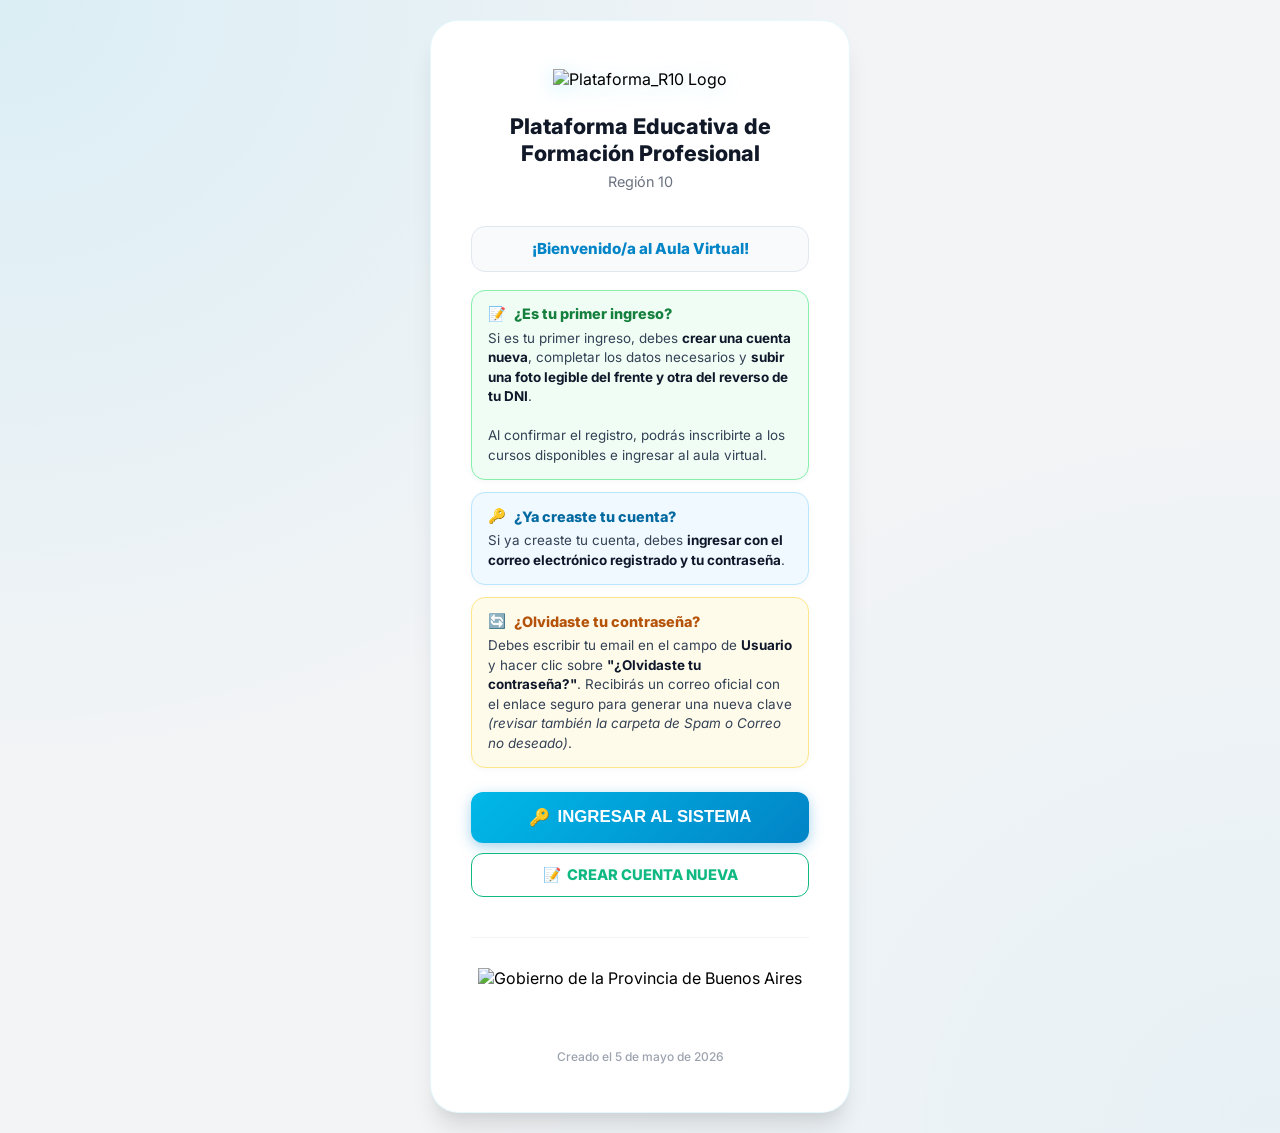
==== index.html @ 3f559d4d "Ajustar pantalla de bienvenida: reducir titulo, quitar texto redundante y optimizar vista movil" ====
<!DOCTYPE html>
<html lang="es">

<head>
    <meta charset="UTF-8">
    <meta name="viewport" content="width=device-width, initial-scale=1.0">
    <title>Aula Virtual Plataforma_R10</title>
    <link rel="icon" type="image/png" href="assets/Logo_R10_GE.png">
    <link rel="preconnect" href="https://fonts.googleapis.com">
    <link rel="preconnect" href="https://fonts.gstatic.com" crossorigin>
    <link href="https://fonts.googleapis.com/css2?family=Inter:wght@300;400;600;700&display=swap" rel="stylesheet">
    <link rel="stylesheet" href="css/style.css?v=9.19.27">
    <!-- Firebase SDK -->
    <script src="https://www.gstatic.com/firebasejs/9.6.1/firebase-app-compat.js"></script>
    <script src="https://www.gstatic.com/firebasejs/9.6.1/firebase-firestore-compat.js"></script>
    <script src="https://www.gstatic.com/firebasejs/9.6.1/firebase-auth-compat.js"></script>
    <script src="https://www.gstatic.com/firebasejs/9.6.1/firebase-storage-compat.js"></script>
</head>

<body>
    <div class="login-container">
        <div class="login-card">
            <div class="login-header">
                <img src="assets/Logo_R10_GE.png" alt="Plataforma_R10 Logo" class="main-logo">
                <h1>Plataforma Educativa de Formación Profesional</h1>
                <p class="subtitle">Región 10</p>
            </div>

            <!-- PANEL 1: GUÍA DE BIENVENIDA Y ORIENTACIÓN -->
            <div id="welcome-view" class="login-view-panel">
                <div class="welcome-guide-intro">
                    <h2>¡Bienvenido/a al Aula Virtual!</h2>
                </div>

                <div class="help-guide-list">
                    <!-- Caso 1: Primer ingreso -->
                    <div class="help-guide-item highlight-registro">
                        <div class="help-guide-item-header">
                            <span>📝</span> ¿Es tu primer ingreso?
                        </div>
                        <div class="help-guide-item-desc">
                            Si es tu primer ingreso, debes <strong>crear una cuenta nueva</strong>, completar los datos necesarios y <strong>subir una foto legible del frente y otra del reverso de tu DNI</strong>.<br><br>
                            Al confirmar el registro, podrás inscribirte a los cursos disponibles e ingresar al aula virtual.
                        </div>
                    </div>

                    <!-- Caso 2: Ya tiene cuenta -->
                    <div class="help-guide-item highlight-ingreso">
                        <div class="help-guide-item-header">
                            <span>🔑</span> ¿Ya creaste tu cuenta?
                        </div>
                        <div class="help-guide-item-desc">
                            Si ya creaste tu cuenta, debes <strong>ingresar con el correo electrónico registrado y tu contraseña</strong>.
                        </div>
                    </div>

                    <!-- Caso 3: Olvidó contraseña -->
                    <div class="help-guide-item highlight-recuperar">
                        <div class="help-guide-item-header">
                            <span>🔄</span> ¿Olvidaste tu contraseña?
                        </div>
                        <div class="help-guide-item-desc">
                            Debes escribir tu email en el campo de <strong>Usuario</strong> y hacer clic sobre <strong>"¿Olvidaste tu contraseña?"</strong>. Recibirás un correo oficial con el enlace seguro para generar una nueva clave <em>(revisar también la carpeta de Spam o Correo no deseado)</em>.
                        </div>
                    </div>
                </div>

                <button type="button" class="btn-welcome-login" onclick="showLoginView()">
                    <span>🔑</span> INGRESAR AL SISTEMA
                </button>

                <a href="registro.html" class="btn-welcome-registro">
                    <span>📝</span> CREAR CUENTA NUEVA
                </a>
            </div>

            <!-- PANEL 2: FORMULARIO DE ACCESO -->
            <div id="login-view" class="login-view-panel hidden" style="display: none;">
                <div style="text-align:left;">
                    <button type="button" class="btn-back-guide" onclick="showWelcomeView()">
                        ← Volver a ver la guía de ayuda e instrucciones
                    </button>
                </div>

                <form id="login-form" class="login-form">
                    <div class="form-group">
                        <label for="email">Usuario</label>
                        <input type="email" id="email" placeholder="ejemplo@correo.com" required>
                    </div>
                    <div class="form-group">
                        <label for="password">Contraseña</label>
                        <input type="password" id="password" placeholder="Tu número de documento" required>
                    </div>
                    <button type="submit" class="btn-login" id="btn-login">Ingresar</button>
                </form>

                <div style="text-align:center; margin-top:15px; display:flex; flex-direction:column; gap:10px;">
                    <a href="#" onclick="recuperarClave()" id="link-recuperar" style="color:var(--primary-color); font-size:0.85rem; font-weight:700; text-decoration:none;">¿Olvidaste tu contraseña?</a>
                    <a href="registro.html" id="link-registro" style="color:#10b981; font-size:0.9rem; font-weight:700; text-decoration:none; padding: 10px; border: 1px solid #10b981; border-radius: 8px; margin-top: 5px;">Crea una cuenta nueva</a>
                </div>
            </div>

            <div class="login-footer">
                <img src="assets/Logo_GBA_Vertical.png" alt="Gobierno de la Provincia de Buenos Aires" class="gba-logo">
                <p>Creado el 5 de mayo de 2026</p>
            </div>
        </div>
    </div>

    <!-- ALERT MODAL PERSONALIZADO -->
    <div id="cfp-alert" class="alert-modal-overlay">
        <div class="alert-modal-content">
            <img src="assets/Logo_R10_GE.png" alt="Logo" class="alert-logo">
            <div id="alert-title" class="alert-title">ATENCIÓN</div>
            <div id="alert-message" class="alert-message">Mensaje del sistema</div>
            <button class="btn-alert-confirm" onclick="closeCfpAlert()">ENTENDIDO</button>
        </div>
    </div>

    <script src="js/firebase-config.js?v=9.19.25"></script>
    <script src="js/app.js?v=9.19.27"></script>
</body>

</html>
---- css/style.css ----
:root {
    --primary-color: #00B9E8;
    --primary-hover: #0096bc;
    --dark: #111827;
    --text-muted: #6b7280;
    --bg-gray: #f3f4f6;
    --white: #ffffff;
    --shadow: 0 20px 25px -5px rgba(0, 0, 0, 0.1), 0 10px 10px -5px rgba(0, 0, 0, 0.04);
    --transition: all 0.3s cubic-bezier(0.4, 0, 0.2, 1);
}

* {
    margin: 0;
    padding: 0;
    box-sizing: border-box;
}

body {
    font-family: 'Inter', sans-serif;
    background-color: var(--bg-gray);
    background-image:
        radial-gradient(at 0% 0%, rgba(0, 185, 232, 0.1) 0px, transparent 50%),
        radial-gradient(at 100% 100%, rgba(0, 185, 232, 0.05) 0px, transparent 50%);
    min-height: 100vh;
    display: flex;
    align-items: center;
    justify-content: center;
    padding: 20px;
}

.login-container {
    width: 100%;
    max-width: 420px;
}

.login-card {
    background: var(--white);
    padding: 48px 40px;
    border-radius: 28px;
    box-shadow: var(--shadow);
    text-align: center;
    border: 1px solid rgba(0, 185, 232, 0.1);
    animation: slideUp 0.6s cubic-bezier(0.16, 1, 0.3, 1);
}

.main-logo {
    width: 110px;
    height: auto;
    margin-bottom: 24px;
    filter: drop-shadow(0 4px 10px rgba(0, 185, 232, 0.2));
}

.login-header h1 {
    font-size: 1.35rem;
    font-weight: 800;
    color: var(--dark);
    line-height: 1.25;
}

.subtitle {
    font-size: 0.9rem;
    color: var(--text-muted);
    margin-top: 6px;
    margin-bottom: 36px;
}

.form-group {
    text-align: left;
    margin-bottom: 24px;
}

.form-group label {
    display: block;
    margin-bottom: 8px;
    font-size: 0.85rem;
    font-weight: 600;
    color: var(--dark);
    margin-left: 4px;
}

.form-group input {
    width: 100%;
    padding: 14px 18px;
    background: #f9fafb;
    border: 1px solid #e5e7eb;
    border-radius: 12px;
    font-size: 1rem;
    transition: var(--transition);
    outline: none;
}

.form-group input:focus {
    background: var(--white);
    border-color: var(--primary-color);
    box-shadow: 0 0 0 4px rgba(0, 185, 232, 0.1);
}

.btn-login {
    width: 100%;
    padding: 15px;
    background: var(--primary-color);
    color: var(--white);
    border: none;
    border-radius: 12px;
    font-size: 1.05rem;
    font-weight: 700;
    cursor: pointer;
    transition: var(--transition);
    margin-top: 8px;
}

.btn-login:hover {
    background: var(--primary-hover);
    transform: translateY(-2px);
    box-shadow: 0 10px 15px -3px rgba(0, 185, 232, 0.3);
}

.login-footer {
    margin-top: 40px;
    padding-top: 30px;
    border-top: 1px solid #f3f4f6;
    display: flex;
    flex-direction: column;
    align-items: center;
}

.gba-logo {
    height: 65px;
    width: auto;
    margin-bottom: 16px;
}

.login-footer p {
    font-size: 0.75rem;
    color: #9ca3af;
    font-weight: 500;
}

@keyframes slideUp {
    from {
        opacity: 0;
        transform: translateY(20px);
    }

    to {
        opacity: 1;
        transform: translateY(0);
    }
}

/* ALERT MODAL CFP */
.alert-modal-overlay {
    position: fixed;
    top: 0;
    left: 0;
    width: 100%;
    height: 100%;
    background: rgba(0, 0, 0, 0.6);
    backdrop-filter: blur(5px);
    display: flex;
    align-items: center;
    justify-content: center;
    z-index: 5000;
    opacity: 0;
    pointer-events: none;
    transition: opacity 0.3s ease;
}

.alert-modal-overlay.active {
    opacity: 1;
    pointer-events: auto;
}

.alert-modal-content {
    background: white;
    width: 90%;
    max-width: 400px;
    padding: 30px;
    border-radius: 25px;
    text-align: center;
    box-shadow: 0 20px 40px rgba(0, 0, 0, 0.3);
    transform: scale(0.8);
    transition: transform 0.3s cubic-bezier(0.34, 1.56, 0.64, 1);
}

.alert-modal-overlay.active .alert-modal-content {
    transform: scale(1);
}

.alert-logo {
    width: 80px;
    height: auto;
    margin-bottom: 15px;
}

.alert-title {
    font-size: 1.2rem;
    font-weight: 900;
    color: #1e293b;
    margin-bottom: 10px;
}

.alert-message {
    font-size: 0.95rem;
    color: #64748b;
    margin-bottom: 25px;
    line-height: 1.5;
}

.btn-alert-confirm {
    width: 100%;
    padding: 12px;
    background: var(--primary-color);
    color: white;
    border: none;
    border-radius: 12px;
    font-weight: 800;
    cursor: pointer;
    transition: all 0.2s;
}

.btn-alert-confirm:hover {
    background: var(--primary-hover);
}

/* =========================================================================
   VISTA DE AYUDA Y GUÍA EXPLICATIVA (PANTALLA DE INGRESO)
   ========================================================================= */
.hidden {
    display: none !important;
}

.login-view-panel {
    transition: opacity 0.3s ease, transform 0.3s ease;
}

.login-view-panel.hidden {
    display: none !important;
}

.welcome-guide-intro {
    background: #f8fafc;
    border: 1px solid #e2e8f0;
    border-radius: 14px;
    padding: 12px 14px;
    margin-bottom: 18px;
    text-align: center;
}

.welcome-guide-intro h2 {
    font-size: 0.95rem;
    font-weight: 800;
    color: #0284c7;
    margin: 0;
    line-height: 1.3;
}

.help-guide-list {
    display: flex;
    flex-direction: column;
    gap: 12px;
    margin-bottom: 24px;
    text-align: left;
}

.help-guide-item {
    background: #ffffff;
    border: 1.5px solid #e2e8f0;
    border-radius: 14px;
    padding: 14px 16px;
    box-shadow: 0 2px 6px rgba(0, 0, 0, 0.03);
}

.help-guide-item.highlight-registro {
    border-color: #86efac;
    background: #f0fdf4;
}

.help-guide-item.highlight-ingreso {
    border-color: #bae6fd;
    background: #f0f9ff;
}

.help-guide-item.highlight-recuperar {
    border-color: #fde68a;
    background: #fffbeb;
}

.help-guide-item-header {
    display: flex;
    align-items: center;
    gap: 8px;
    font-weight: 800;
    font-size: 0.9rem;
    margin-bottom: 6px;
}

.help-guide-item.highlight-registro .help-guide-item-header { color: #15803d; }
.help-guide-item.highlight-ingreso .help-guide-item-header { color: #0369a1; }
.help-guide-item.highlight-recuperar .help-guide-item-header { color: #b45309; }

.help-guide-item-desc {
    font-size: 0.84rem;
    color: #334155;
    line-height: 1.45;
}

.help-guide-item-desc strong {
    color: #0f172a;
}

.btn-welcome-login {
    width: 100%;
    padding: 15px;
    background: linear-gradient(135deg, #00b9e8, #0284c7);
    color: #ffffff;
    border: none;
    border-radius: 12px;
    font-size: 1.05rem;
    font-weight: 800;
    cursor: pointer;
    transition: var(--transition);
    box-shadow: 0 4px 14px rgba(2, 132, 199, 0.35);
    display: flex;
    align-items: center;
    justify-content: center;
    gap: 8px;
}

.btn-welcome-login:hover {
    transform: translateY(-2px);
    box-shadow: 0 6px 18px rgba(2, 132, 199, 0.45);
}

.btn-welcome-registro {
    display: flex;
    align-items: center;
    justify-content: center;
    gap: 6px;
    width: 100%;
    box-sizing: border-box;
    color: #10b981;
    font-size: 0.92rem;
    font-weight: 800;
    text-decoration: none;
    padding: 12px;
    border: 1.5px solid #10b981;
    border-radius: 12px;
    margin-top: 10px;
    background: #ffffff;
    transition: all 0.2s;
}

.btn-welcome-registro:hover {
    background: #f0fdf4;
    transform: translateY(-1px);
}

.btn-back-guide {
    background: #f1f5f9;
    border: 1px solid #cbd5e1;
    color: #0284c7;
    font-size: 0.82rem;
    font-weight: 700;
    cursor: pointer;
    padding: 8px 14px;
    border-radius: 10px;
    margin-bottom: 20px;
    display: inline-flex;
    align-items: center;
    gap: 6px;
    transition: all 0.2s;
}

.btn-back-guide:hover {
    background: #e0f2fe;
    border-color: #0284c7;
}

/* =========================================================================
   ADAPTACIÓN RESPONSIVE PARA DISPOSITIVOS MÓVILES
   ========================================================================= */
@media (max-width: 480px) {
    body {
        padding: 12px 10px;
    }

    .login-container {
        max-width: 100%;
    }

    .login-card {
        padding: 24px 16px;
        border-radius: 20px;
    }

    .main-logo {
        width: 80px;
        margin-bottom: 14px;
    }

    .login-header h1 {
        font-size: 1.15rem;
        line-height: 1.25;
    }

    .subtitle {
        font-size: 0.82rem;
        margin-top: 4px;
        margin-bottom: 18px;
    }

    .welcome-guide-intro {
        padding: 10px 12px;
        margin-bottom: 14px;
        border-radius: 12px;
    }

    .welcome-guide-intro h2 {
        font-size: 0.88rem;
    }

    .help-guide-list {
        gap: 10px;
        margin-bottom: 16px;
    }

    .help-guide-item {
        padding: 11px 12px;
        border-radius: 12px;
    }

    .help-guide-item-header {
        font-size: 0.84rem;
        margin-bottom: 4px;
    }

    .help-guide-item-desc {
        font-size: 0.79rem;
        line-height: 1.4;
    }

    .btn-welcome-login {
        padding: 13px;
        font-size: 0.92rem;
        border-radius: 10px;
    }

    .btn-welcome-registro {
        padding: 11px;
        font-size: 0.85rem;
        border-radius: 10px;
        margin-top: 8px;
    }

    .btn-back-guide {
        padding: 7px 12px;
        font-size: 0.78rem;
        margin-bottom: 14px;
    }

    .login-footer {
        margin-top: 20px;
    }
}
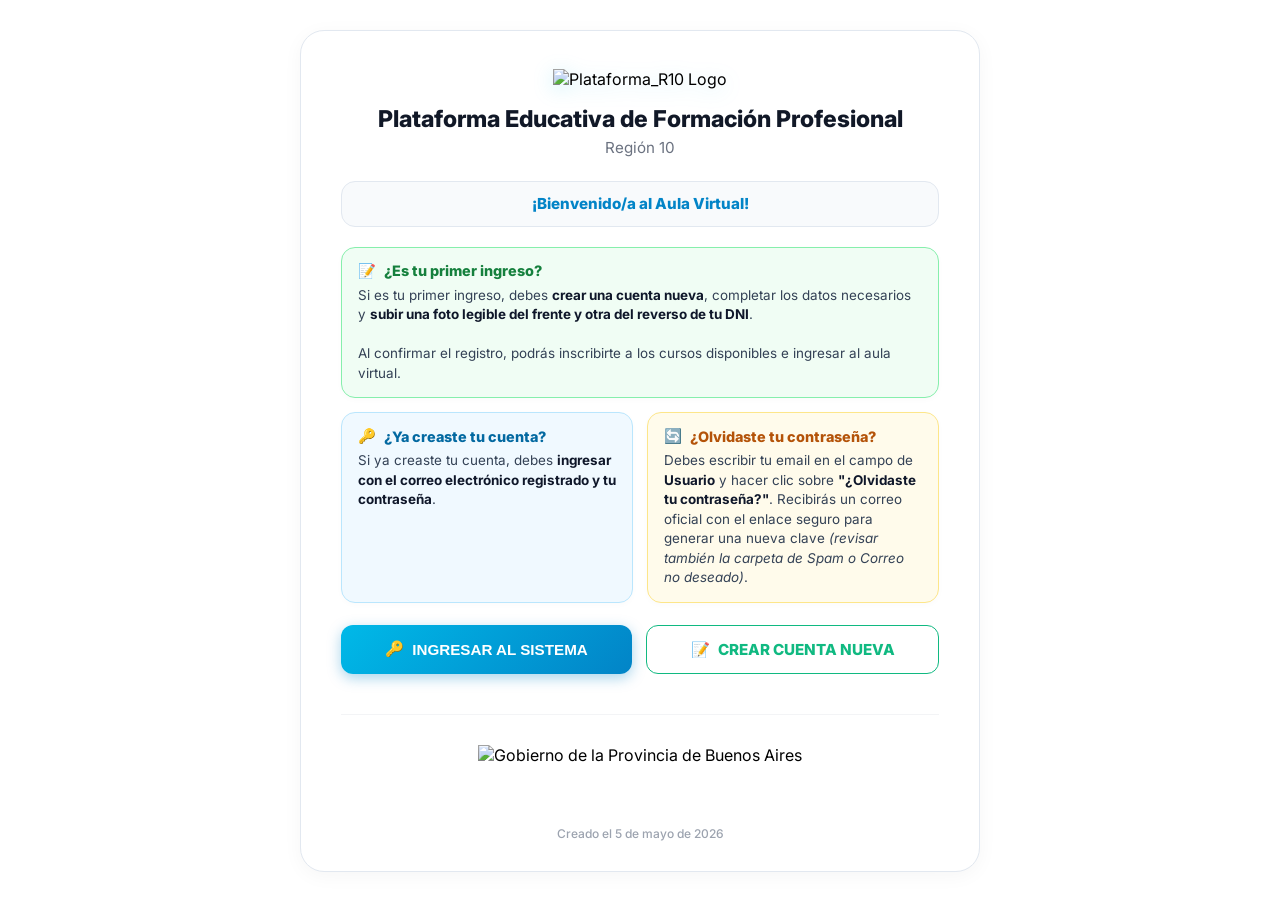
==== commit b2397e14: "Adaptar inicio para computadoras con fondo blanco y diseno amplio responsive" ====
--- a/index.html
+++ b/index.html
@@ -9,7 +9,7 @@
     <link rel="preconnect" href="https://fonts.googleapis.com">
     <link rel="preconnect" href="https://fonts.gstatic.com" crossorigin>
     <link href="https://fonts.googleapis.com/css2?family=Inter:wght@300;400;600;700&display=swap" rel="stylesheet">
-    <link rel="stylesheet" href="css/style.css?v=9.19.27">
+    <link rel="stylesheet" href="css/style.css?v=9.19.28">
     <!-- Firebase SDK -->
     <script src="https://www.gstatic.com/firebasejs/9.6.1/firebase-app-compat.js"></script>
     <script src="https://www.gstatic.com/firebasejs/9.6.1/firebase-firestore-compat.js"></script>
@@ -65,13 +65,15 @@
                     </div>
                 </div>
 
-                <button type="button" class="btn-welcome-login" onclick="showLoginView()">
-                    <span>🔑</span> INGRESAR AL SISTEMA
-                </button>
+                <div class="welcome-actions-group">
+                    <button type="button" class="btn-welcome-login" onclick="showLoginView()">
+                        <span>🔑</span> INGRESAR AL SISTEMA
+                    </button>
 
-                <a href="registro.html" class="btn-welcome-registro">
-                    <span>📝</span> CREAR CUENTA NUEVA
-                </a>
+                    <a href="registro.html" class="btn-welcome-registro">
+                        <span>📝</span> CREAR CUENTA NUEVA
+                    </a>
+                </div>
             </div>
 
             <!-- PANEL 2: FORMULARIO DE ACCESO -->
--- a/css/style.css
+++ b/css/style.css
@@ -17,51 +17,49 @@
 
 body {
     font-family: 'Inter', sans-serif;
-    background-color: var(--bg-gray);
-    background-image:
-        radial-gradient(at 0% 0%, rgba(0, 185, 232, 0.1) 0px, transparent 50%),
-        radial-gradient(at 100% 100%, rgba(0, 185, 232, 0.05) 0px, transparent 50%);
+    background-color: #ffffff;
     min-height: 100vh;
     display: flex;
     align-items: center;
     justify-content: center;
-    padding: 20px;
+    padding: 30px 20px;
 }
 
 .login-container {
     width: 100%;
-    max-width: 420px;
+    max-width: 680px;
+    transition: max-width 0.3s ease;
 }
 
 .login-card {
     background: var(--white);
-    padding: 48px 40px;
-    border-radius: 28px;
-    box-shadow: var(--shadow);
+    padding: 38px 40px 30px;
+    border-radius: 24px;
+    box-shadow: 0 4px 20px rgba(0, 0, 0, 0.04);
     text-align: center;
-    border: 1px solid rgba(0, 185, 232, 0.1);
+    border: 1px solid #e2e8f0;
     animation: slideUp 0.6s cubic-bezier(0.16, 1, 0.3, 1);
 }
 
 .main-logo {
-    width: 110px;
+    width: 100px;
     height: auto;
-    margin-bottom: 24px;
+    margin-bottom: 16px;
     filter: drop-shadow(0 4px 10px rgba(0, 185, 232, 0.2));
 }
 
 .login-header h1 {
-    font-size: 1.35rem;
+    font-size: 1.45rem;
     font-weight: 800;
     color: var(--dark);
     line-height: 1.25;
 }
 
 .subtitle {
-    font-size: 0.9rem;
+    font-size: 0.95rem;
     color: var(--text-muted);
-    margin-top: 6px;
-    margin-bottom: 36px;
+    margin-top: 4px;
+    margin-bottom: 24px;
 }
 
 .form-group {
@@ -242,8 +240,8 @@
     background: #f8fafc;
     border: 1px solid #e2e8f0;
     border-radius: 14px;
-    padding: 12px 14px;
-    margin-bottom: 18px;
+    padding: 12px 16px;
+    margin-bottom: 20px;
     text-align: center;
 }
 
@@ -256,10 +254,10 @@
 }
 
 .help-guide-list {
-    display: flex;
-    flex-direction: column;
-    gap: 12px;
-    margin-bottom: 24px;
+    display: grid;
+    grid-template-columns: 1fr 1fr;
+    gap: 14px;
+    margin-bottom: 22px;
     text-align: left;
 }
 
@@ -268,10 +266,13 @@
     border: 1.5px solid #e2e8f0;
     border-radius: 14px;
     padding: 14px 16px;
-    box-shadow: 0 2px 6px rgba(0, 0, 0, 0.03);
+    box-shadow: 0 2px 6px rgba(0, 0, 0, 0.02);
+    display: flex;
+    flex-direction: column;
 }
 
 .help-guide-item.highlight-registro {
+    grid-column: 1 / -1;
     border-color: #86efac;
     background: #f0fdf4;
 }
@@ -309,14 +310,20 @@
     color: #0f172a;
 }
 
+.welcome-actions-group {
+    display: flex;
+    gap: 14px;
+    width: 100%;
+}
+
 .btn-welcome-login {
-    width: 100%;
-    padding: 15px;
+    flex: 1;
+    padding: 14px 18px;
     background: linear-gradient(135deg, #00b9e8, #0284c7);
     color: #ffffff;
     border: none;
     border-radius: 12px;
-    font-size: 1.05rem;
+    font-size: 0.95rem;
     font-weight: 800;
     cursor: pointer;
     transition: var(--transition);
@@ -325,6 +332,7 @@
     align-items: center;
     justify-content: center;
     gap: 8px;
+    text-decoration: none;
 }
 
 .btn-welcome-login:hover {
@@ -333,20 +341,20 @@
 }
 
 .btn-welcome-registro {
+    flex: 1;
     display: flex;
     align-items: center;
     justify-content: center;
-    gap: 6px;
-    width: 100%;
+    gap: 8px;
     box-sizing: border-box;
     color: #10b981;
-    font-size: 0.92rem;
+    font-size: 0.95rem;
     font-weight: 800;
     text-decoration: none;
-    padding: 12px;
+    padding: 14px 18px;
     border: 1.5px solid #10b981;
     border-radius: 12px;
-    margin-top: 10px;
+    margin-top: 0;
     background: #ffffff;
     transition: all 0.2s;
 }
@@ -354,6 +362,11 @@
 .btn-welcome-registro:hover {
     background: #f0fdf4;
     transform: translateY(-1px);
+}
+
+#login-view {
+    max-width: 420px;
+    margin: 0 auto;
 }
 
 .btn-back-guide {
@@ -380,9 +393,10 @@
 /* =========================================================================
    ADAPTACIÓN RESPONSIVE PARA DISPOSITIVOS MÓVILES
    ========================================================================= */
-@media (max-width: 480px) {
+@media (max-width: 767px) {
     body {
         padding: 12px 10px;
+        background-color: #ffffff;
     }
 
     .login-container {
@@ -392,6 +406,8 @@
     .login-card {
         padding: 24px 16px;
         border-radius: 20px;
+        box-shadow: none;
+        border: 1px solid #e2e8f0;
     }
 
     .main-logo {
@@ -421,6 +437,8 @@
     }
 
     .help-guide-list {
+        display: flex;
+        flex-direction: column;
         gap: 10px;
         margin-bottom: 16px;
     }
@@ -440,17 +458,24 @@
         line-height: 1.4;
     }
 
+    .welcome-actions-group {
+        flex-direction: column;
+        gap: 8px;
+    }
+
     .btn-welcome-login {
+        width: 100%;
         padding: 13px;
         font-size: 0.92rem;
         border-radius: 10px;
     }
 
     .btn-welcome-registro {
+        width: 100%;
         padding: 11px;
         font-size: 0.85rem;
         border-radius: 10px;
-        margin-top: 8px;
+        margin-top: 0;
     }
 
     .btn-back-guide {
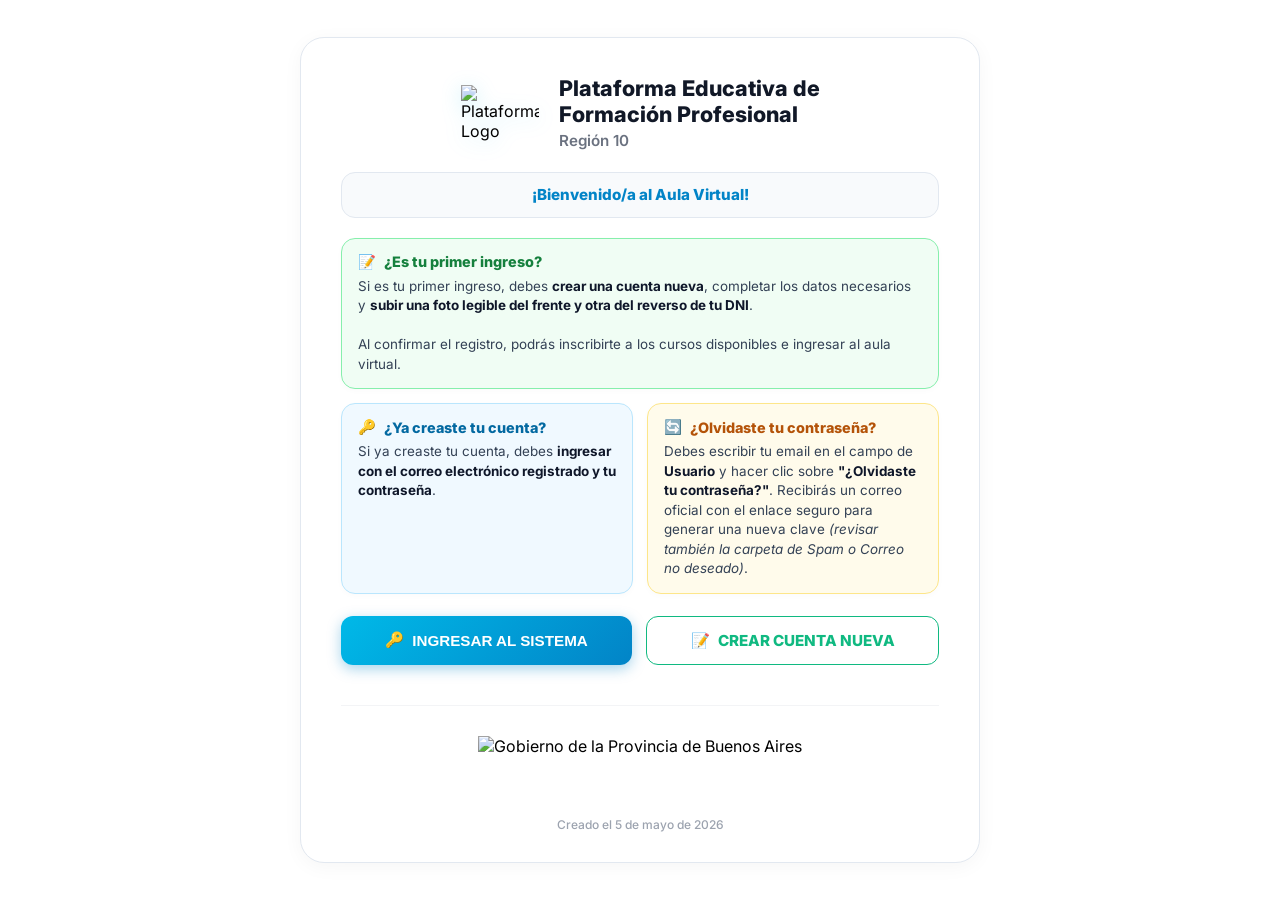
==== commit ae7f3528: "Ubicar logo a la izquierda con titulo y subtitulo a la derecha en tres renglones" ====
--- a/index.html
+++ b/index.html
@@ -9,7 +9,7 @@
     <link rel="preconnect" href="https://fonts.googleapis.com">
     <link rel="preconnect" href="https://fonts.gstatic.com" crossorigin>
     <link href="https://fonts.googleapis.com/css2?family=Inter:wght@300;400;600;700&display=swap" rel="stylesheet">
-    <link rel="stylesheet" href="css/style.css?v=9.19.28">
+    <link rel="stylesheet" href="css/style.css?v=9.19.29">
     <!-- Firebase SDK -->
     <script src="https://www.gstatic.com/firebasejs/9.6.1/firebase-app-compat.js"></script>
     <script src="https://www.gstatic.com/firebasejs/9.6.1/firebase-firestore-compat.js"></script>
@@ -22,8 +22,13 @@
         <div class="login-card">
             <div class="login-header">
                 <img src="assets/Logo_R10_GE.png" alt="Plataforma_R10 Logo" class="main-logo">
-                <h1>Plataforma Educativa de Formación Profesional</h1>
-                <p class="subtitle">Región 10</p>
+                <div class="login-header-text">
+                    <h1>
+                        <span>Plataforma Educativa de</span>
+                        <span>Formación Profesional</span>
+                    </h1>
+                    <p class="subtitle">Región 10</p>
+                </div>
             </div>
 
             <!-- PANEL 1: GUÍA DE BIENVENIDA Y ORIENTACIÓN -->
--- a/css/style.css
+++ b/css/style.css
@@ -41,25 +41,46 @@
     animation: slideUp 0.6s cubic-bezier(0.16, 1, 0.3, 1);
 }
 
-.main-logo {
-    width: 100px;
+.login-header {
+    display: flex;
+    align-items: center;
+    justify-content: center;
+    gap: 20px;
+    margin-bottom: 22px;
+    text-align: left;
+}
+
+.login-header .main-logo {
+    width: 78px;
     height: auto;
-    margin-bottom: 16px;
+    margin-bottom: 0;
+    flex-shrink: 0;
     filter: drop-shadow(0 4px 10px rgba(0, 185, 232, 0.2));
 }
 
+.login-header-text {
+    display: flex;
+    flex-direction: column;
+}
+
 .login-header h1 {
-    font-size: 1.45rem;
+    font-size: 1.35rem;
     font-weight: 800;
     color: var(--dark);
-    line-height: 1.25;
-}
-
-.subtitle {
+    line-height: 1.2;
+    margin: 0;
+}
+
+.login-header h1 span {
+    display: block;
+}
+
+.login-header .subtitle {
     font-size: 0.95rem;
     color: var(--text-muted);
-    margin-top: 4px;
-    margin-bottom: 24px;
+    font-weight: 600;
+    margin-top: 3px;
+    margin-bottom: 0;
 }
 
 .form-group {
@@ -410,20 +431,25 @@
         border: 1px solid #e2e8f0;
     }
 
-    .main-logo {
-        width: 80px;
-        margin-bottom: 14px;
+    .login-header {
+        gap: 12px;
+        margin-bottom: 16px;
+    }
+
+    .login-header .main-logo {
+        width: 60px;
+        margin-bottom: 0;
     }
 
     .login-header h1 {
-        font-size: 1.15rem;
-        line-height: 1.25;
-    }
-
-    .subtitle {
+        font-size: 1.05rem;
+        line-height: 1.2;
+    }
+
+    .login-header .subtitle {
         font-size: 0.82rem;
-        margin-top: 4px;
-        margin-bottom: 18px;
+        margin-top: 2px;
+        margin-bottom: 0;
     }
 
     .welcome-guide-intro {
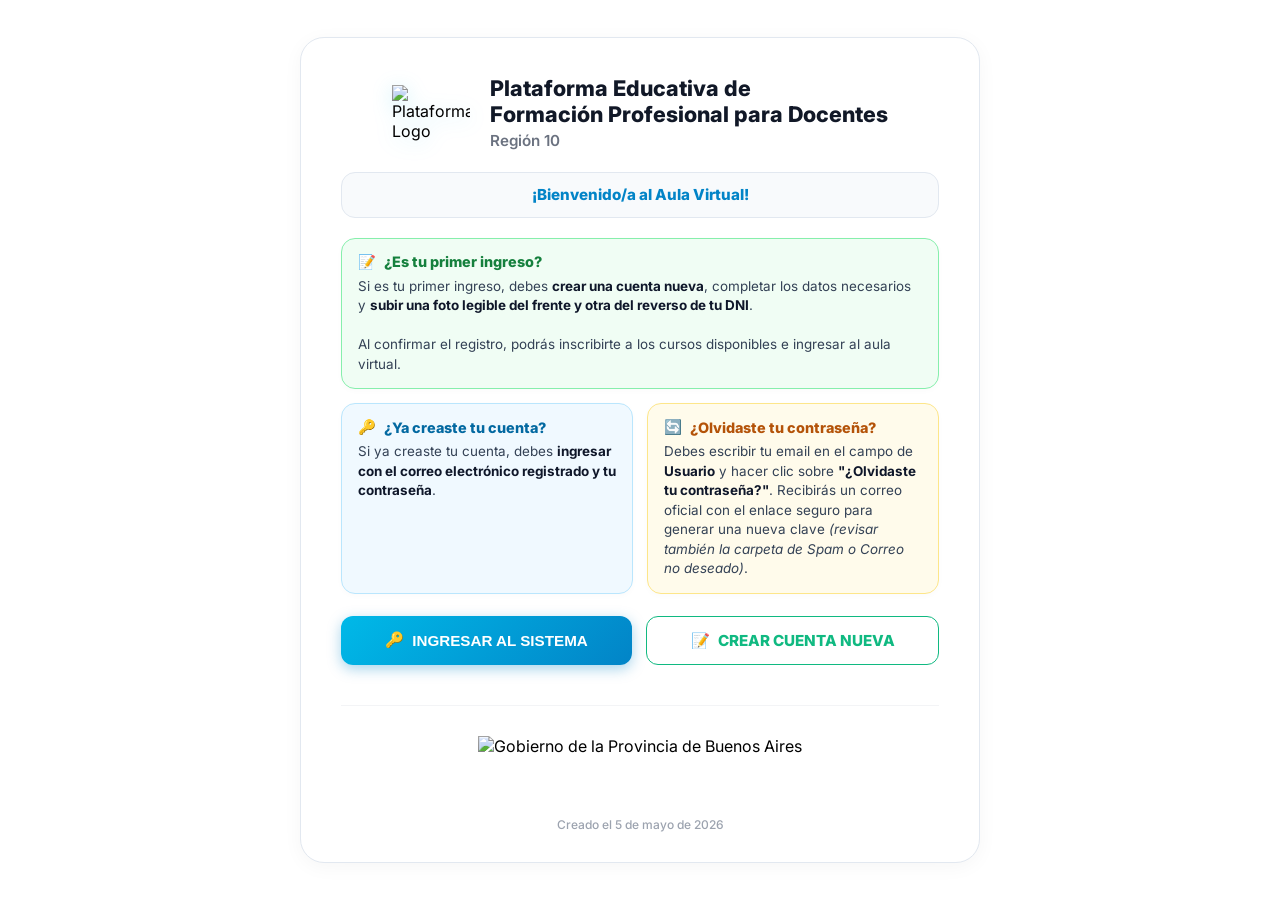
==== commit c86c6f37: "Actualizar titulo a Plataforma Educativa de Formacion Profesional para Docentes" ====
--- a/index.html
+++ b/index.html
@@ -4,12 +4,12 @@
 <head>
     <meta charset="UTF-8">
     <meta name="viewport" content="width=device-width, initial-scale=1.0">
-    <title>Aula Virtual Plataforma_R10</title>
+    <title>Plataforma Educativa de Formación Profesional para Docentes | Región 10</title>
     <link rel="icon" type="image/png" href="assets/Logo_R10_GE.png">
     <link rel="preconnect" href="https://fonts.googleapis.com">
     <link rel="preconnect" href="https://fonts.gstatic.com" crossorigin>
     <link href="https://fonts.googleapis.com/css2?family=Inter:wght@300;400;600;700&display=swap" rel="stylesheet">
-    <link rel="stylesheet" href="css/style.css?v=9.19.29">
+    <link rel="stylesheet" href="css/style.css?v=9.19.30">
     <!-- Firebase SDK -->
     <script src="https://www.gstatic.com/firebasejs/9.6.1/firebase-app-compat.js"></script>
     <script src="https://www.gstatic.com/firebasejs/9.6.1/firebase-firestore-compat.js"></script>
@@ -25,7 +25,7 @@
                 <div class="login-header-text">
                     <h1>
                         <span>Plataforma Educativa de</span>
-                        <span>Formación Profesional</span>
+                        <span>Formación Profesional para Docentes</span>
                     </h1>
                     <p class="subtitle">Región 10</p>
                 </div>
--- a/css/style.css
+++ b/css/style.css
@@ -1,516 +1,560 @@
-:root {
-    --primary-color: #00B9E8;
-    --primary-hover: #0096bc;
-    --dark: #111827;
-    --text-muted: #6b7280;
-    --bg-gray: #f3f4f6;
-    --white: #ffffff;
-    --shadow: 0 20px 25px -5px rgba(0, 0, 0, 0.1), 0 10px 10px -5px rgba(0, 0, 0, 0.04);
-    --transition: all 0.3s cubic-bezier(0.4, 0, 0.2, 1);
-}
-
-* {
-    margin: 0;
-    padding: 0;
-    box-sizing: border-box;
-}
-
-body {
-    font-family: 'Inter', sans-serif;
-    background-color: #ffffff;
-    min-height: 100vh;
-    display: flex;
-    align-items: center;
-    justify-content: center;
-    padding: 30px 20px;
-}
-
-.login-container {
-    width: 100%;
-    max-width: 680px;
-    transition: max-width 0.3s ease;
-}
-
-.login-card {
-    background: var(--white);
-    padding: 38px 40px 30px;
-    border-radius: 24px;
-    box-shadow: 0 4px 20px rgba(0, 0, 0, 0.04);
-    text-align: center;
-    border: 1px solid #e2e8f0;
-    animation: slideUp 0.6s cubic-bezier(0.16, 1, 0.3, 1);
-}
-
-.login-header {
-    display: flex;
-    align-items: center;
-    justify-content: center;
-    gap: 20px;
-    margin-bottom: 22px;
-    text-align: left;
-}
-
-.login-header .main-logo {
-    width: 78px;
-    height: auto;
-    margin-bottom: 0;
-    flex-shrink: 0;
-    filter: drop-shadow(0 4px 10px rgba(0, 185, 232, 0.2));
-}
-
-.login-header-text {
-    display: flex;
-    flex-direction: column;
-}
-
-.login-header h1 {
-    font-size: 1.35rem;
-    font-weight: 800;
-    color: var(--dark);
-    line-height: 1.2;
-    margin: 0;
-}
-
-.login-header h1 span {
-    display: block;
-}
-
-.login-header .subtitle {
-    font-size: 0.95rem;
-    color: var(--text-muted);
-    font-weight: 600;
-    margin-top: 3px;
-    margin-bottom: 0;
-}
-
-.form-group {
-    text-align: left;
-    margin-bottom: 24px;
-}
-
-.form-group label {
-    display: block;
-    margin-bottom: 8px;
-    font-size: 0.85rem;
-    font-weight: 600;
-    color: var(--dark);
-    margin-left: 4px;
-}
-
-.form-group input {
-    width: 100%;
-    padding: 14px 18px;
-    background: #f9fafb;
-    border: 1px solid #e5e7eb;
-    border-radius: 12px;
-    font-size: 1rem;
-    transition: var(--transition);
-    outline: none;
-}
-
-.form-group input:focus {
-    background: var(--white);
-    border-color: var(--primary-color);
-    box-shadow: 0 0 0 4px rgba(0, 185, 232, 0.1);
-}
-
-.btn-login {
-    width: 100%;
-    padding: 15px;
-    background: var(--primary-color);
-    color: var(--white);
-    border: none;
-    border-radius: 12px;
-    font-size: 1.05rem;
-    font-weight: 700;
-    cursor: pointer;
-    transition: var(--transition);
-    margin-top: 8px;
-}
-
-.btn-login:hover {
-    background: var(--primary-hover);
-    transform: translateY(-2px);
-    box-shadow: 0 10px 15px -3px rgba(0, 185, 232, 0.3);
-}
-
-.login-footer {
-    margin-top: 40px;
-    padding-top: 30px;
-    border-top: 1px solid #f3f4f6;
-    display: flex;
-    flex-direction: column;
-    align-items: center;
-}
-
-.gba-logo {
-    height: 65px;
-    width: auto;
-    margin-bottom: 16px;
-}
-
-.login-footer p {
-    font-size: 0.75rem;
-    color: #9ca3af;
-    font-weight: 500;
-}
-
-@keyframes slideUp {
-    from {
-        opacity: 0;
-        transform: translateY(20px);
-    }
-
-    to {
-        opacity: 1;
-        transform: translateY(0);
-    }
-}
-
-/* ALERT MODAL CFP */
-.alert-modal-overlay {
-    position: fixed;
-    top: 0;
-    left: 0;
-    width: 100%;
-    height: 100%;
-    background: rgba(0, 0, 0, 0.6);
-    backdrop-filter: blur(5px);
-    display: flex;
-    align-items: center;
-    justify-content: center;
-    z-index: 5000;
-    opacity: 0;
-    pointer-events: none;
-    transition: opacity 0.3s ease;
-}
-
-.alert-modal-overlay.active {
-    opacity: 1;
-    pointer-events: auto;
-}
-
-.alert-modal-content {
-    background: white;
-    width: 90%;
-    max-width: 400px;
-    padding: 30px;
-    border-radius: 25px;
-    text-align: center;
-    box-shadow: 0 20px 40px rgba(0, 0, 0, 0.3);
-    transform: scale(0.8);
-    transition: transform 0.3s cubic-bezier(0.34, 1.56, 0.64, 1);
-}
-
-.alert-modal-overlay.active .alert-modal-content {
-    transform: scale(1);
-}
-
-.alert-logo {
-    width: 80px;
-    height: auto;
-    margin-bottom: 15px;
-}
-
-.alert-title {
-    font-size: 1.2rem;
-    font-weight: 900;
-    color: #1e293b;
-    margin-bottom: 10px;
-}
-
-.alert-message {
-    font-size: 0.95rem;
-    color: #64748b;
-    margin-bottom: 25px;
-    line-height: 1.5;
-}
-
-.btn-alert-confirm {
-    width: 100%;
-    padding: 12px;
-    background: var(--primary-color);
-    color: white;
-    border: none;
-    border-radius: 12px;
-    font-weight: 800;
-    cursor: pointer;
-    transition: all 0.2s;
-}
-
-.btn-alert-confirm:hover {
-    background: var(--primary-hover);
-}
-
-/* =========================================================================
-   VISTA DE AYUDA Y GUÍA EXPLICATIVA (PANTALLA DE INGRESO)
-   ========================================================================= */
-.hidden {
-    display: none !important;
-}
-
-.login-view-panel {
-    transition: opacity 0.3s ease, transform 0.3s ease;
-}
-
-.login-view-panel.hidden {
-    display: none !important;
-}
-
-.welcome-guide-intro {
-    background: #f8fafc;
-    border: 1px solid #e2e8f0;
-    border-radius: 14px;
-    padding: 12px 16px;
-    margin-bottom: 20px;
-    text-align: center;
-}
-
-.welcome-guide-intro h2 {
-    font-size: 0.95rem;
-    font-weight: 800;
-    color: #0284c7;
-    margin: 0;
-    line-height: 1.3;
-}
-
-.help-guide-list {
-    display: grid;
-    grid-template-columns: 1fr 1fr;
-    gap: 14px;
-    margin-bottom: 22px;
-    text-align: left;
-}
-
-.help-guide-item {
-    background: #ffffff;
-    border: 1.5px solid #e2e8f0;
-    border-radius: 14px;
-    padding: 14px 16px;
-    box-shadow: 0 2px 6px rgba(0, 0, 0, 0.02);
-    display: flex;
-    flex-direction: column;
-}
-
-.help-guide-item.highlight-registro {
-    grid-column: 1 / -1;
-    border-color: #86efac;
-    background: #f0fdf4;
-}
-
-.help-guide-item.highlight-ingreso {
-    border-color: #bae6fd;
-    background: #f0f9ff;
-}
-
-.help-guide-item.highlight-recuperar {
-    border-color: #fde68a;
-    background: #fffbeb;
-}
-
-.help-guide-item-header {
-    display: flex;
-    align-items: center;
-    gap: 8px;
-    font-weight: 800;
-    font-size: 0.9rem;
-    margin-bottom: 6px;
-}
-
-.help-guide-item.highlight-registro .help-guide-item-header { color: #15803d; }
-.help-guide-item.highlight-ingreso .help-guide-item-header { color: #0369a1; }
-.help-guide-item.highlight-recuperar .help-guide-item-header { color: #b45309; }
-
-.help-guide-item-desc {
-    font-size: 0.84rem;
-    color: #334155;
-    line-height: 1.45;
-}
-
-.help-guide-item-desc strong {
-    color: #0f172a;
-}
-
-.welcome-actions-group {
-    display: flex;
-    gap: 14px;
-    width: 100%;
-}
-
-.btn-welcome-login {
-    flex: 1;
-    padding: 14px 18px;
-    background: linear-gradient(135deg, #00b9e8, #0284c7);
-    color: #ffffff;
-    border: none;
-    border-radius: 12px;
-    font-size: 0.95rem;
-    font-weight: 800;
-    cursor: pointer;
-    transition: var(--transition);
-    box-shadow: 0 4px 14px rgba(2, 132, 199, 0.35);
-    display: flex;
-    align-items: center;
-    justify-content: center;
-    gap: 8px;
-    text-decoration: none;
-}
-
-.btn-welcome-login:hover {
-    transform: translateY(-2px);
-    box-shadow: 0 6px 18px rgba(2, 132, 199, 0.45);
-}
-
-.btn-welcome-registro {
-    flex: 1;
-    display: flex;
-    align-items: center;
-    justify-content: center;
-    gap: 8px;
-    box-sizing: border-box;
-    color: #10b981;
-    font-size: 0.95rem;
-    font-weight: 800;
-    text-decoration: none;
-    padding: 14px 18px;
-    border: 1.5px solid #10b981;
-    border-radius: 12px;
-    margin-top: 0;
-    background: #ffffff;
-    transition: all 0.2s;
-}
-
-.btn-welcome-registro:hover {
-    background: #f0fdf4;
-    transform: translateY(-1px);
-}
-
-#login-view {
-    max-width: 420px;
-    margin: 0 auto;
-}
-
-.btn-back-guide {
-    background: #f1f5f9;
-    border: 1px solid #cbd5e1;
-    color: #0284c7;
-    font-size: 0.82rem;
-    font-weight: 700;
-    cursor: pointer;
-    padding: 8px 14px;
-    border-radius: 10px;
-    margin-bottom: 20px;
-    display: inline-flex;
-    align-items: center;
-    gap: 6px;
-    transition: all 0.2s;
-}
-
-.btn-back-guide:hover {
-    background: #e0f2fe;
-    border-color: #0284c7;
-}
-
-/* =========================================================================
-   ADAPTACIÓN RESPONSIVE PARA DISPOSITIVOS MÓVILES
-   ========================================================================= */
-@media (max-width: 767px) {
-    body {
-        padding: 12px 10px;
-        background-color: #ffffff;
-    }
-
-    .login-container {
-        max-width: 100%;
-    }
-
-    .login-card {
-        padding: 24px 16px;
-        border-radius: 20px;
-        box-shadow: none;
-        border: 1px solid #e2e8f0;
-    }
-
-    .login-header {
-        gap: 12px;
-        margin-bottom: 16px;
-    }
-
-    .login-header .main-logo {
-        width: 60px;
-        margin-bottom: 0;
-    }
-
-    .login-header h1 {
-        font-size: 1.05rem;
-        line-height: 1.2;
-    }
-
-    .login-header .subtitle {
-        font-size: 0.82rem;
-        margin-top: 2px;
-        margin-bottom: 0;
-    }
-
-    .welcome-guide-intro {
-        padding: 10px 12px;
-        margin-bottom: 14px;
-        border-radius: 12px;
-    }
-
-    .welcome-guide-intro h2 {
-        font-size: 0.88rem;
-    }
-
-    .help-guide-list {
-        display: flex;
-        flex-direction: column;
-        gap: 10px;
-        margin-bottom: 16px;
-    }
-
-    .help-guide-item {
-        padding: 11px 12px;
-        border-radius: 12px;
-    }
-
-    .help-guide-item-header {
-        font-size: 0.84rem;
-        margin-bottom: 4px;
-    }
-
-    .help-guide-item-desc {
-        font-size: 0.79rem;
-        line-height: 1.4;
-    }
-
-    .welcome-actions-group {
-        flex-direction: column;
-        gap: 8px;
-    }
-
-    .btn-welcome-login {
-        width: 100%;
-        padding: 13px;
-        font-size: 0.92rem;
-        border-radius: 10px;
-    }
-
-    .btn-welcome-registro {
-        width: 100%;
-        padding: 11px;
-        font-size: 0.85rem;
-        border-radius: 10px;
-        margin-top: 0;
-    }
-
-    .btn-back-guide {
-        padding: 7px 12px;
-        font-size: 0.78rem;
-        margin-bottom: 14px;
-    }
-
-    .login-footer {
-        margin-top: 20px;
-    }
-}+:root {
+    --primary-color: #00B9E8;
+    --primary-hover: #0096bc;
+    --dark: #111827;
+    --text-muted: #6b7280;
+    --bg-gray: #f3f4f6;
+    --white: #ffffff;
+    --shadow: 0 20px 25px -5px rgba(0, 0, 0, 0.1), 0 10px 10px -5px rgba(0, 0, 0, 0.04);
+    --transition: all 0.3s cubic-bezier(0.4, 0, 0.2, 1);
+}
+
+* {
+    margin: 0;
+    padding: 0;
+    box-sizing: border-box;
+}
+
+body {
+    font-family: 'Inter', sans-serif;
+    background-color: #ffffff;
+    min-height: 100vh;
+    display: flex;
+    align-items: center;
+    justify-content: center;
+    padding: 30px 20px;
+}
+
+.login-container {
+    width: 100%;
+    max-width: 680px;
+    transition: max-width 0.3s ease;
+}
+
+.login-card {
+    background: var(--white);
+    padding: 38px 40px 30px;
+    border-radius: 24px;
+    box-shadow: 0 4px 20px rgba(0, 0, 0, 0.04);
+    text-align: center;
+    border: 1px solid #e2e8f0;
+    animation: slideUp 0.6s cubic-bezier(0.16, 1, 0.3, 1);
+}
+
+.login-header {
+    display: flex;
+    align-items: center;
+    justify-content: center;
+    gap: 20px;
+    margin-bottom: 22px;
+    text-align: left;
+}
+
+.login-header .main-logo {
+    width: 78px;
+    height: auto;
+    margin-bottom: 0;
+    flex-shrink: 0;
+    filter: drop-shadow(0 4px 10px rgba(0, 185, 232, 0.2));
+}
+
+.login-header-text {
+    display: flex;
+    flex-direction: column;
+}
+
+.login-header h1 {
+    font-size: 1.35rem;
+    font-weight: 800;
+    color: var(--dark);
+    line-height: 1.2;
+    margin: 0;
+}
+
+.login-header h1 span {
+    display: block;
+}
+
+.login-header .subtitle {
+    font-size: 0.95rem;
+    color: var(--text-muted);
+    font-weight: 600;
+    margin-top: 3px;
+    margin-bottom: 0;
+}
+
+.form-group {
+    text-align: left;
+    margin-bottom: 24px;
+}
+
+.form-group label {
+    display: block;
+    margin-bottom: 8px;
+    font-size: 0.85rem;
+    font-weight: 600;
+    color: var(--dark);
+    margin-left: 4px;
+}
+
+.form-group input {
+    width: 100%;
+    padding: 14px 18px;
+    background: #f9fafb;
+    border: 1px solid #e5e7eb;
+    border-radius: 12px;
+    font-size: 1rem;
+    transition: var(--transition);
+    outline: none;
+}
+
+.form-group input:focus {
+    background: var(--white);
+    border-color: var(--primary-color);
+    box-shadow: 0 0 0 4px rgba(0, 185, 232, 0.1);
+}
+
+.btn-login {
+    width: 100%;
+    padding: 15px;
+    background: var(--primary-color);
+    color: var(--white);
+    border: none;
+    border-radius: 12px;
+    font-size: 1.05rem;
+    font-weight: 700;
+    cursor: pointer;
+    transition: var(--transition);
+    margin-top: 8px;
+}
+
+.btn-login:hover {
+    background: var(--primary-hover);
+    transform: translateY(-2px);
+    box-shadow: 0 10px 15px -3px rgba(0, 185, 232, 0.3);
+}
+
+.login-footer {
+    margin-top: 40px;
+    padding-top: 30px;
+    border-top: 1px solid #f3f4f6;
+    display: flex;
+    flex-direction: column;
+    align-items: center;
+}
+
+.gba-logo {
+    height: 65px;
+    width: auto;
+    margin-bottom: 16px;
+}
+
+.login-footer p {
+    font-size: 0.75rem;
+    color: #9ca3af;
+    font-weight: 500;
+}
+
+@keyframes slideUp {
+    from {
+        opacity: 0;
+        transform: translateY(20px);
+    }
+
+    to {
+        opacity: 1;
+        transform: translateY(0);
+    }
+}
+
+/* ALERT MODAL CFP */
+.alert-modal-overlay {
+    position: fixed;
+    top: 0;
+    left: 0;
+    width: 100%;
+    height: 100%;
+    background: rgba(0, 0, 0, 0.6);
+    backdrop-filter: blur(5px);
+    display: flex;
+    align-items: center;
+    justify-content: center;
+    z-index: 5000;
+    opacity: 0;
+    pointer-events: none;
+    transition: opacity 0.3s ease;
+}
+
+.alert-modal-overlay.active {
+    opacity: 1;
+    pointer-events: auto;
+}
+
+.alert-modal-content {
+    background: white;
+    width: 90%;
+    max-width: 400px;
+    padding: 30px;
+    border-radius: 25px;
+    text-align: center;
+    box-shadow: 0 20px 40px rgba(0, 0, 0, 0.3);
+    transform: scale(0.8);
+    transition: transform 0.3s cubic-bezier(0.34, 1.56, 0.64, 1);
+}
+
+.alert-modal-overlay.active .alert-modal-content {
+    transform: scale(1);
+}
+
+.alert-logo {
+    width: 80px;
+    height: auto;
+    margin-bottom: 15px;
+}
+
+.alert-title {
+    font-size: 1.2rem;
+    font-weight: 900;
+    color: #1e293b;
+    margin-bottom: 10px;
+}
+
+.alert-message {
+    font-size: 0.95rem;
+    color: #64748b;
+    margin-bottom: 25px;
+    line-height: 1.5;
+}
+
+.btn-alert-confirm {
+    width: 100%;
+    padding: 12px;
+    background: var(--primary-color);
+    color: white;
+    border: none;
+    border-radius: 12px;
+    font-weight: 800;
+    cursor: pointer;
+    transition: all 0.2s;
+}
+
+.btn-alert-confirm:hover {
+    background: var(--primary-hover);
+}
+
+/* =========================================================================
+   VISTA DE AYUDA Y GUÍA EXPLICATIVA (PANTALLA DE INGRESO)
+   ========================================================================= */
+.hidden {
+    display: none !important;
+}
+
+.login-view-panel {
+    transition: opacity 0.3s ease, transform 0.3s ease;
+}
+
+.login-view-panel.hidden {
+    display: none !important;
+}
+
+.welcome-guide-intro {
+    background: #f8fafc;
+    border: 1px solid #e2e8f0;
+    border-radius: 14px;
+    padding: 12px 16px;
+    margin-bottom: 20px;
+    text-align: center;
+}
+
+.welcome-guide-intro h2 {
+    font-size: 0.95rem;
+    font-weight: 800;
+    color: #0284c7;
+    margin: 0;
+    line-height: 1.3;
+}
+
+.help-guide-list {
+    display: grid;
+    grid-template-columns: 1fr 1fr;
+    gap: 14px;
+    margin-bottom: 22px;
+    text-align: left;
+}
+
+.help-guide-item {
+    background: #ffffff;
+    border: 1.5px solid #e2e8f0;
+    border-radius: 14px;
+    padding: 14px 16px;
+    box-shadow: 0 2px 6px rgba(0, 0, 0, 0.02);
+    display: flex;
+    flex-direction: column;
+}
+
+.help-guide-item.highlight-registro {
+    grid-column: 1 / -1;
+    border-color: #86efac;
+    background: #f0fdf4;
+}
+
+.help-guide-item.highlight-ingreso {
+    border-color: #bae6fd;
+    background: #f0f9ff;
+}
+
+.help-guide-item.highlight-recuperar {
+    border-color: #fde68a;
+    background: #fffbeb;
+}
+
+.help-guide-item-header {
+    display: flex;
+    align-items: center;
+    gap: 8px;
+    font-weight: 800;
+    font-size: 0.9rem;
+    margin-bottom: 6px;
+}
+
+.help-guide-item.highlight-registro .help-guide-item-header { color: #15803d; }
+.help-guide-item.highlight-ingreso .help-guide-item-header { color: #0369a1; }
+.help-guide-item.highlight-recuperar .help-guide-item-header { color: #b45309; }
+
+.help-guide-item-desc {
+    font-size: 0.84rem;
+    color: #334155;
+    line-height: 1.45;
+}
+
+.help-guide-item-desc strong {
+    color: #0f172a;
+}
+
+.welcome-actions-group {
+    display: flex;
+    gap: 14px;
+    width: 100%;
+}
+
+.btn-welcome-login {
+    flex: 1;
+    padding: 14px 18px;
+    background: linear-gradient(135deg, #00b9e8, #0284c7);
+    color: #ffffff;
+    border: none;
+    border-radius: 12px;
+    font-size: 0.95rem;
+    font-weight: 800;
+    cursor: pointer;
+    transition: var(--transition);
+    box-shadow: 0 4px 14px rgba(2, 132, 199, 0.35);
+    display: flex;
+    align-items: center;
+    justify-content: center;
+    gap: 8px;
+    text-decoration: none;
+}
+
+.btn-welcome-login:hover {
+    transform: translateY(-2px);
+    box-shadow: 0 6px 18px rgba(2, 132, 199, 0.45);
+}
+
+.btn-welcome-registro {
+    flex: 1;
+    display: flex;
+    align-items: center;
+    justify-content: center;
+    gap: 8px;
+    box-sizing: border-box;
+    color: #10b981;
+    font-size: 0.95rem;
+    font-weight: 800;
+    text-decoration: none;
+    padding: 14px 18px;
+    border: 1.5px solid #10b981;
+    border-radius: 12px;
+    margin-top: 0;
+    background: #ffffff;
+    transition: all 0.2s;
+}
+
+.btn-welcome-registro:hover {
+    background: #f0fdf4;
+    transform: translateY(-1px);
+}
+
+#login-view {
+    max-width: 420px;
+    margin: 0 auto;
+}
+
+.btn-back-guide {
+    background: #f1f5f9;
+    border: 1px solid #cbd5e1;
+    color: #0284c7;
+    font-size: 0.82rem;
+    font-weight: 700;
+    cursor: pointer;
+    padding: 8px 14px;
+    border-radius: 10px;
+    margin-bottom: 20px;
+    display: inline-flex;
+    align-items: center;
+    gap: 6px;
+    transition: all 0.2s;
+}
+
+.btn-back-guide:hover {
+    background: #e0f2fe;
+    border-color: #0284c7;
+}
+
+/* =========================================================================
+   ADAPTACIÓN RESPONSIVE PARA DISPOSITIVOS MÓVILES
+   ========================================================================= */
+@media (max-width: 767px) {
+    body {
+        padding: 12px 10px;
+        background-color: #ffffff;
+    }
+
+    .login-container {
+        max-width: 100%;
+    }
+
+    .login-card {
+        padding: 24px 16px;
+        border-radius: 20px;
+        box-shadow: none;
+        border: 1px solid #e2e8f0;
+    }
+
+    .login-header {
+        gap: 12px;
+        margin-bottom: 16px;
+    }
+
+    .login-header .main-logo {
+        width: 60px;
+        margin-bottom: 0;
+    }
+
+    .login-header h1 {
+        font-size: 1.05rem;
+        line-height: 1.2;
+    }
+
+    .login-header .subtitle {
+        font-size: 0.82rem;
+        margin-top: 2px;
+        margin-bottom: 0;
+    }
+
+    .welcome-guide-intro {
+        padding: 10px 12px;
+        margin-bottom: 14px;
+        border-radius: 12px;
+    }
+
+    .welcome-guide-intro h2 {
+        font-size: 0.88rem;
+    }
+
+    .help-guide-list {
+        display: flex;
+        flex-direction: column;
+        gap: 10px;
+        margin-bottom: 16px;
+    }
+
+    .help-guide-item {
+        padding: 11px 12px;
+        border-radius: 12px;
+    }
+
+    .help-guide-item-header {
+        font-size: 0.84rem;
+        margin-bottom: 4px;
+    }
+
+    .help-guide-item-desc {
+        font-size: 0.79rem;
+        line-height: 1.4;
+    }
+
+    .welcome-actions-group {
+        flex-direction: column;
+        gap: 8px;
+    }
+
+    .btn-welcome-login {
+        width: 100%;
+        padding: 13px;
+        font-size: 0.92rem;
+        border-radius: 10px;
+    }
+
+    .btn-welcome-registro {
+        width: 100%;
+        padding: 11px;
+        font-size: 0.85rem;
+        border-radius: 10px;
+        margin-top: 0;
+    }
+
+    .btn-back-guide {
+        padding: 7px 12px;
+        font-size: 0.78rem;
+        margin-bottom: 14px;
+    }
+
+    .login-footer {
+        margin-top: 20px;
+    }
+}
+
+/* COMPONENTES COMPARTIDOS: INPUT CON BOTÓN Y VISTA PREVIA DE ENLACES */
+.input-with-button {
+    display: flex;
+    gap: 8px;
+    align-items: stretch;
+    width: 100%;
+}
+
+.input-with-button input {
+    flex: 1;
+    min-width: 0;
+}
+
+.btn-preview-link {
+    display: inline-flex;
+    align-items: center;
+    justify-content: center;
+    gap: 6px;
+    padding: 0 16px;
+    background: #f0f9ff;
+    border: 1.5px solid #00b9e8;
+    color: #0284c7;
+    border-radius: 10px;
+    font-weight: 700;
+    font-size: 0.84rem;
+    cursor: pointer;
+    white-space: nowrap;
+    flex-shrink: 0;
+    transition: all 0.2s cubic-bezier(0.4, 0, 0.2, 1);
+    box-shadow: 0 1px 3px rgba(0, 0, 0, 0.05);
+}
+
+.btn-preview-link:hover {
+    background: #00b9e8;
+    color: #ffffff;
+    border-color: #00b9e8;
+    transform: translateY(-1px);
+    box-shadow: 0 4px 12px rgba(0, 185, 232, 0.35);
+}
+
+.btn-preview-link:active {
+    transform: translateY(0);
+}
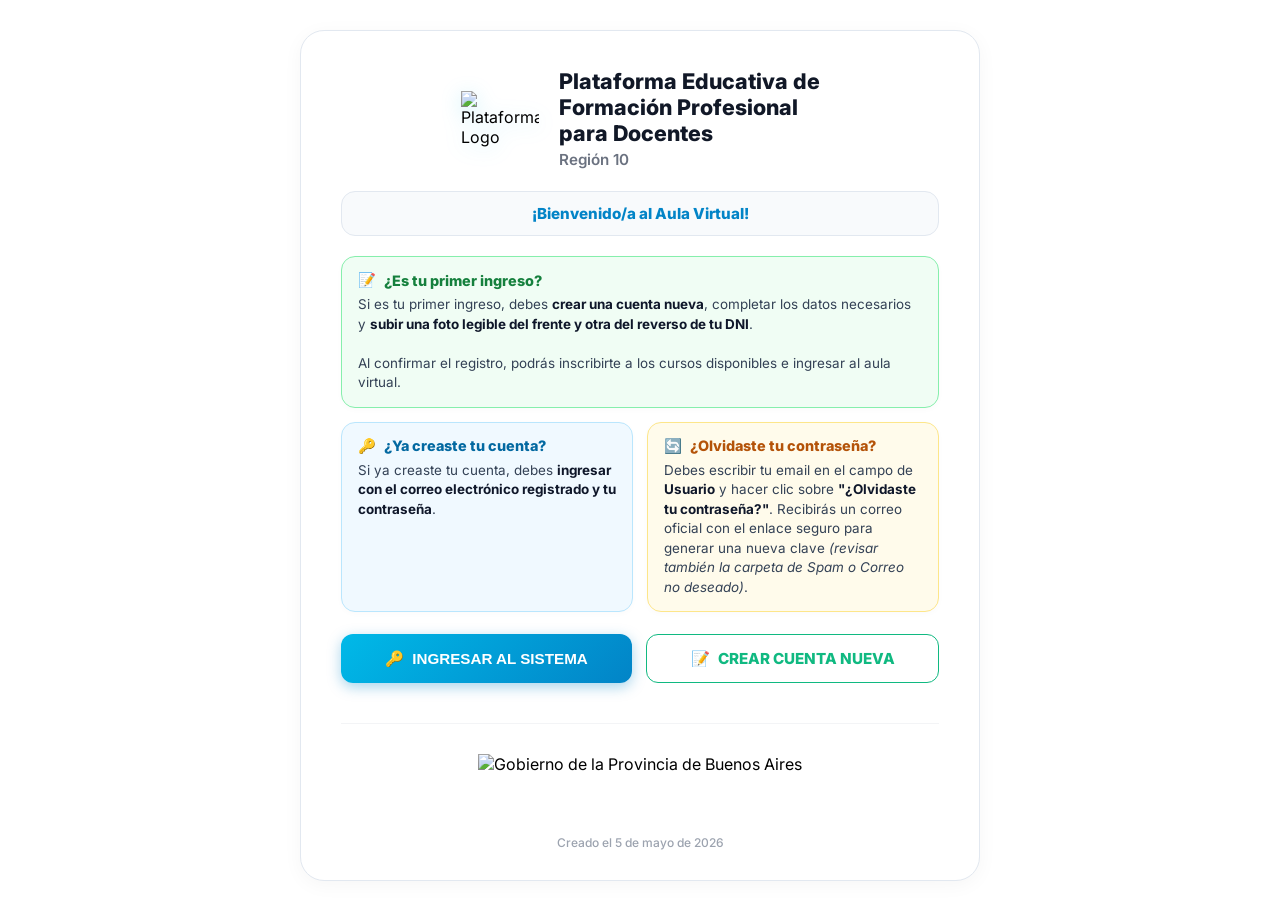
==== commit 94f8fb4d: "Ubicar 'para Docentes' en renglon separado en encabezado" ====
--- a/index.html
+++ b/index.html
@@ -9,7 +9,7 @@
     <link rel="preconnect" href="https://fonts.googleapis.com">
     <link rel="preconnect" href="https://fonts.gstatic.com" crossorigin>
     <link href="https://fonts.googleapis.com/css2?family=Inter:wght@300;400;600;700&display=swap" rel="stylesheet">
-    <link rel="stylesheet" href="css/style.css?v=9.19.30">
+    <link rel="stylesheet" href="css/style.css?v=9.19.31">
     <!-- Firebase SDK -->
     <script src="https://www.gstatic.com/firebasejs/9.6.1/firebase-app-compat.js"></script>
     <script src="https://www.gstatic.com/firebasejs/9.6.1/firebase-firestore-compat.js"></script>
@@ -25,7 +25,8 @@
                 <div class="login-header-text">
                     <h1>
                         <span>Plataforma Educativa de</span>
-                        <span>Formación Profesional para Docentes</span>
+                        <span>Formación Profesional</span>
+                        <span>para Docentes</span>
                     </h1>
                     <p class="subtitle">Región 10</p>
                 </div>
